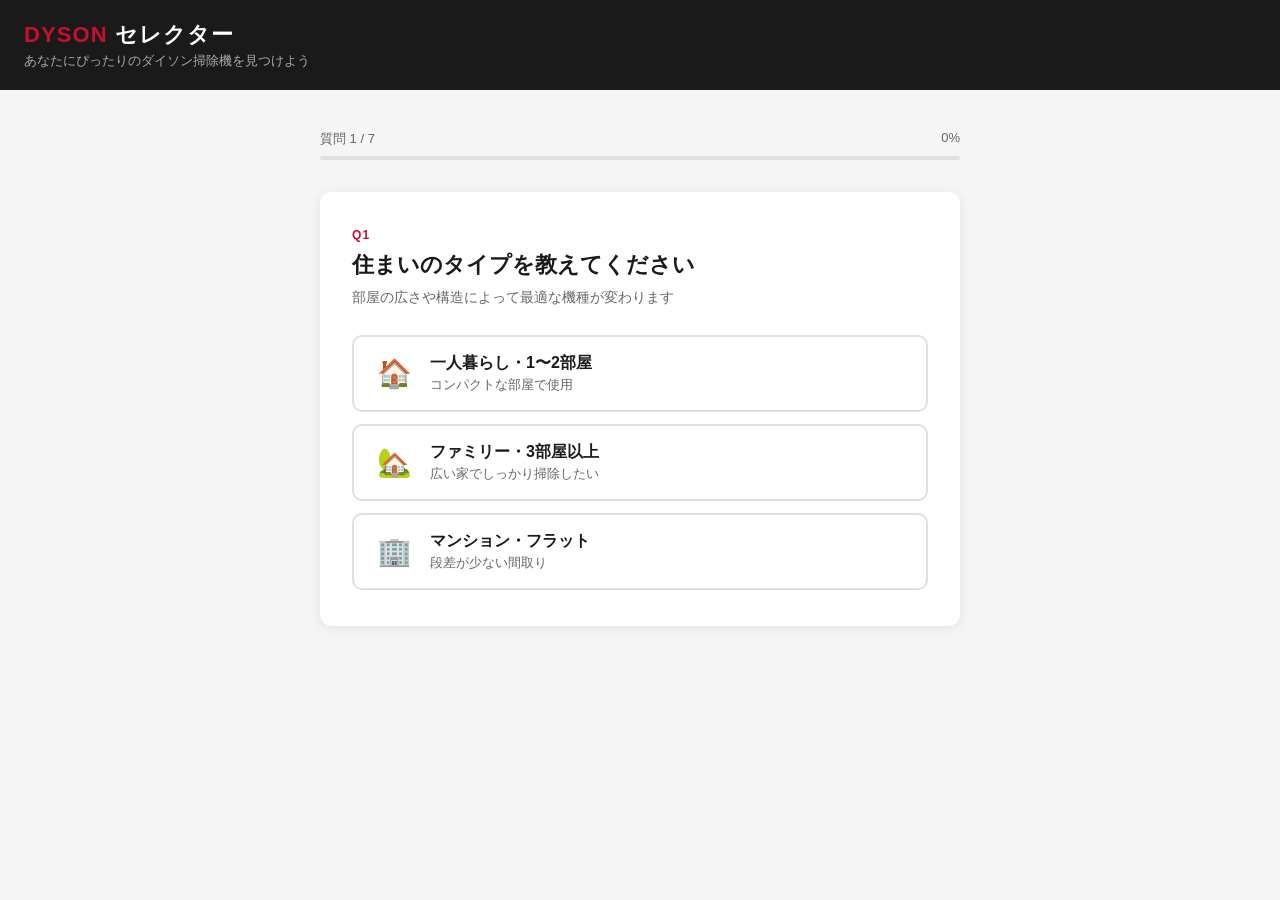
==== index.html @ 7eaec4f9 "Initial commit: Dyson selector static site" ====
<!DOCTYPE html>
<html lang="ja">
<head>
  <meta charset="UTF-8" />
  <meta name="viewport" content="width=device-width, initial-scale=1.0" />
  <title>ダイソン掃除機 セレクター</title>
  <link rel="stylesheet" href="style.css" />
</head>
<body>

<header>
  <div>
    <div class="logo"><span>DYSON</span> セレクター</div>
    <div class="subtitle">あなたにぴったりのダイソン掃除機を見つけよう</div>
  </div>
</header>

<main>
  <div class="progress-bar" id="progressBar">
    <div class="progress-label">
      <span id="progressText">質問 1 / 6</span>
      <span id="progressPct">0%</span>
    </div>
    <div class="progress-track">
      <div class="progress-fill" id="progressFill" style="width:0%"></div>
    </div>
  </div>

  <div class="card" id="questionCard"></div>
</main>

<script src="app.js"></script>
</body>
</html>
---- style.css ----
*, *::before, *::after { box-sizing: border-box; margin: 0; padding: 0; }

:root {
  --primary: #c8102e;
  --primary-dark: #a00d25;
  --bg: #f5f5f5;
  --card-bg: #ffffff;
  --text: #1a1a1a;
  --text-muted: #666;
  --border: #e0e0e0;
  --shadow: 0 2px 12px rgba(0,0,0,0.08);
  --radius: 12px;
}

body {
  font-family: -apple-system, BlinkMacSystemFont, "Hiragino Sans", "Yu Gothic UI", sans-serif;
  background: var(--bg);
  color: var(--text);
  min-height: 100vh;
  display: flex;
  flex-direction: column;
}

/* ========== Header ========== */
header {
  background: #1a1a1a;
  color: white;
  padding: 20px 24px;
  display: flex;
  align-items: center;
  gap: 12px;
}

header .logo {
  font-size: 22px;
  font-weight: 700;
  letter-spacing: 0.05em;
}

header .logo span {
  color: var(--primary);
}

header .subtitle {
  font-size: 13px;
  color: #aaa;
  margin-top: 2px;
}

/* ========== Main ========== */
main {
  flex: 1;
  display: flex;
  flex-direction: column;
  align-items: center;
  padding: 40px 16px;
}

/* ========== Progress Bar ========== */
.progress-bar {
  width: 100%;
  max-width: 640px;
  margin-bottom: 32px;
}

.progress-label {
  display: flex;
  justify-content: space-between;
  font-size: 13px;
  color: var(--text-muted);
  margin-bottom: 8px;
}

.progress-track {
  height: 4px;
  background: var(--border);
  border-radius: 2px;
  overflow: hidden;
}

.progress-fill {
  height: 100%;
  background: var(--primary);
  border-radius: 2px;
  transition: width 0.4s ease;
}

/* ========== Question Card ========== */
.card {
  background: var(--card-bg);
  border-radius: var(--radius);
  box-shadow: var(--shadow);
  padding: 36px 32px;
  width: 100%;
  max-width: 640px;
  animation: fadeIn 0.3s ease;
}

@keyframes fadeIn {
  from { opacity: 0; transform: translateY(10px); }
  to   { opacity: 1; transform: translateY(0); }
}

.question-num {
  font-size: 12px;
  font-weight: 600;
  color: var(--primary);
  text-transform: uppercase;
  letter-spacing: 0.1em;
  margin-bottom: 8px;
}

.question-text {
  font-size: 22px;
  font-weight: 700;
  line-height: 1.4;
  margin-bottom: 8px;
}

.question-hint {
  font-size: 14px;
  color: var(--text-muted);
  margin-bottom: 28px;
}

/* ========== Options ========== */
.options {
  display: grid;
  gap: 12px;
}

.option-btn {
  display: flex;
  align-items: center;
  gap: 16px;
  padding: 16px 20px;
  border: 2px solid var(--border);
  border-radius: 10px;
  background: white;
  cursor: pointer;
  text-align: left;
  transition: all 0.15s ease;
  width: 100%;
}

.option-btn:hover {
  border-color: var(--primary);
  background: #fff5f6;
}

.option-icon {
  font-size: 28px;
  flex-shrink: 0;
  width: 40px;
  text-align: center;
}

.option-title {
  font-size: 16px;
  font-weight: 600;
  color: var(--text);
  display: block;
}

.option-desc {
  font-size: 13px;
  color: var(--text-muted);
  margin-top: 2px;
  display: block;
}

/* ========== Back Button ========== */
.back-btn {
  margin-top: 20px;
  background: none;
  border: none;
  color: var(--text-muted);
  font-size: 14px;
  cursor: pointer;
  padding: 8px 0;
  display: flex;
  align-items: center;
  gap: 4px;
}

.back-btn:hover { color: var(--text); }

/* ========== Result ========== */
.result-header {
  text-align: center;
  margin-bottom: 32px;
}

.result-header .tag {
  display: inline-block;
  background: var(--primary);
  color: white;
  font-size: 12px;
  font-weight: 700;
  padding: 4px 12px;
  border-radius: 20px;
  margin-bottom: 12px;
  letter-spacing: 0.05em;
}

.result-header h2 {
  font-size: 26px;
  font-weight: 700;
  line-height: 1.3;
}

.result-header p {
  color: var(--text-muted);
  font-size: 14px;
  margin-top: 8px;
}

/* ========== Model Cards ========== */
.model-card {
  border: 2px solid var(--border);
  border-radius: var(--radius);
  overflow: hidden;
  margin-bottom: 16px;
  transition: box-shadow 0.2s;
}

.model-card:hover {
  box-shadow: 0 4px 20px rgba(0,0,0,0.1);
}

.model-card.top-pick {
  border-color: var(--primary);
}

.model-card.top-pick .model-card-header {
  background: #fff0f2;
  border-bottom-color: #ffd0d8;
}

.model-badge {
  font-size: 11px;
  font-weight: 700;
  padding: 3px 10px;
  border-radius: 20px;
  letter-spacing: 0.05em;
}

.badge-top  { background: var(--primary); color: white; }
.badge-also { background: #e8e8e8; color: #555; }

.model-name {
  font-size: 18px;
  font-weight: 700;
}

.model-price {
  font-size: 14px;
  color: var(--text-muted);
  font-weight: 600;
}

.model-card-body {
  padding: 20px;
}

/* ========== Match Bar ========== */
.match-bar-row {
  display: flex;
  align-items: center;
  gap: 8px;
  margin-bottom: 14px;
}

.match-bar-label {
  font-size: 12px;
  font-weight: 600;
  color: var(--text-muted);
  white-space: nowrap;
}

.match-bar-track {
  flex: 1;
  height: 6px;
  background: #e8e8e8;
  border-radius: 3px;
  overflow: hidden;
}

.match-bar-fill {
  height: 100%;
  background: var(--primary);
  border-radius: 3px;
  transition: width 0.6s ease;
}

.model-card:not(.top-pick) .match-bar-fill {
  background: #888;
}

.match-bar-pct {
  font-size: 13px;
  font-weight: 700;
  color: var(--primary);
  min-width: 38px;
  text-align: right;
}

.model-card:not(.top-pick) .match-bar-pct {
  color: #555;
}

.model-reason {
  font-size: 14px;
  line-height: 1.7;
  color: #333;
  margin-bottom: 16px;
}

/* ========== Spec Chips ========== */
.model-specs {
  display: flex;
  flex-wrap: wrap;
  gap: 8px;
}

.spec-chip {
  display: flex;
  align-items: center;
  gap: 5px;
  font-size: 12px;
  background: #f0f0f0;
  padding: 4px 10px;
  border-radius: 20px;
  color: #444;
}

.spec-chip.highlight {
  background: #fff0f2;
  color: var(--primary);
}

/* ========== Model Card Header ========== */
.model-card-header {
  display: flex;
  align-items: center;
  justify-content: space-between;
  padding: 16px 20px;
  background: #fafafa;
  border-bottom: 1px solid var(--border);
}

.model-card-header-left {
  flex: 1;
  min-width: 0;
}

.model-meta {
  display: flex;
  align-items: center;
  gap: 8px;
  margin-top: 2px;
}

.model-modelno {
  font-size: 12px;
  color: var(--text-muted);
}

.model-release {
  font-size: 11px;
  font-weight: 600;
  color: #fff;
  background: #555;
  padding: 2px 7px;
  border-radius: 20px;
  letter-spacing: 0.03em;
}

.model-card.top-pick .model-release {
  background: var(--primary);
}

/* ========== Product Image ========== */
.model-image {
  width: 110px;
  height: 110px;
  object-fit: contain;
  flex-shrink: 0;
  margin-left: 12px;
}

/* ========== Links ========== */
.model-links {
  display: flex;
  gap: 10px;
  margin-top: 16px;
  flex-wrap: wrap;
}

.btn-amazon {
  display: inline-flex;
  align-items: center;
  gap: 6px;
  padding: 9px 18px;
  background: #FF9900;
  color: #111;
  font-size: 13px;
  font-weight: 700;
  border-radius: 8px;
  text-decoration: none;
  transition: background 0.15s;
}

.btn-amazon::before {
  content: "";
  display: inline-block;
  width: 16px;
  height: 16px;
  background: url("data:image/svg+xml,%3Csvg xmlns='http://www.w3.org/2000/svg' viewBox='0 0 24 24'%3E%3Cpath fill='%23111' d='M13.12 7.27c-.36.08-.73.17-1.07.33-.34.16-.65.39-.87.7-.22.3-.33.7-.33 1.14 0 .52.17.96.5 1.3.34.34.8.52 1.36.52.48 0 .9-.12 1.25-.36.36-.24.62-.58.77-1.01l.07-.21-.98-.28-.07.18c-.1.26-.24.45-.42.57-.18.12-.4.18-.64.18-.3 0-.54-.09-.72-.27-.18-.18-.27-.43-.27-.74 0-.27.07-.5.2-.67.14-.17.34-.29.62-.38l.24-.07V7.27zm5.38 8.6c-2.1 1.56-5.15 2.38-7.77 2.38-3.68 0-6.99-1.36-9.5-3.62-.2-.18-.02-.42.21-.28 2.7 1.57 6.04 2.52 9.49 2.52 2.33 0 4.88-.48 7.24-1.49.35-.15.65.23.33.49zm.94-1.07c-.27-.34-1.77-.16-2.44-.08-.2.02-.24-.16-.05-.29 1.2-.84 3.16-.6 3.39-.32.23.29-.07 2.26-1.18 3.2-.17.15-.34.07-.26-.12.25-.62.82-2.05.54-2.39z'/%3E%3C/svg%3E") no-repeat center / contain;
}

.btn-amazon:hover {
  background: #e68900;
}

.btn-official {
  display: inline-flex;
  align-items: center;
  padding: 9px 18px;
  background: white;
  color: var(--text);
  font-size: 13px;
  font-weight: 600;
  border-radius: 8px;
  border: 1.5px solid var(--border);
  text-decoration: none;
  transition: border-color 0.15s, color 0.15s;
}

.btn-official:hover {
  border-color: var(--primary);
  color: var(--primary);
}

/* ========== Answer Summary ========== */
.answer-summary {
  border: 1px solid var(--border);
  border-radius: var(--radius);
  overflow: hidden;
  margin-top: 24px;
}

.answer-summary-title {
  font-size: 12px;
  font-weight: 700;
  color: var(--text-muted);
  text-transform: uppercase;
  letter-spacing: 0.08em;
  padding: 10px 16px;
  background: #f5f5f5;
  border-bottom: 1px solid var(--border);
}

.answer-row {
  display: flex;
  align-items: center;
  justify-content: space-between;
  padding: 10px 16px;
  gap: 12px;
  border-bottom: 1px solid var(--border);
}

.answer-row:last-child {
  border-bottom: none;
}

.answer-row-left {
  display: flex;
  align-items: baseline;
  gap: 8px;
  flex: 1;
  min-width: 0;
}

.answer-q-num {
  font-size: 11px;
  font-weight: 700;
  color: var(--primary);
  flex-shrink: 0;
}

.answer-q-text {
  font-size: 13px;
  color: var(--text-muted);
  white-space: nowrap;
  overflow: hidden;
  text-overflow: ellipsis;
}

.answer-row-right {
  display: flex;
  align-items: center;
  gap: 10px;
  flex-shrink: 0;
}

.answer-value {
  font-size: 13px;
  font-weight: 600;
  color: var(--text);
}

.answer-edit-btn {
  font-size: 12px;
  font-weight: 600;
  color: var(--primary);
  background: none;
  border: 1px solid var(--primary);
  border-radius: 6px;
  padding: 3px 10px;
  cursor: pointer;
  transition: background 0.15s, color 0.15s;
  white-space: nowrap;
}

.answer-edit-btn:hover {
  background: var(--primary);
  color: white;
}

/* ========== Restart Button ========== */
.restart-btn {
  display: block;
  width: 100%;
  margin-top: 24px;
  padding: 14px;
  background: #1a1a1a;
  color: white;
  border: none;
  border-radius: 10px;
  font-size: 15px;
  font-weight: 600;
  cursor: pointer;
  transition: background 0.15s;
}

.restart-btn:hover { background: #333; }

/* ========== Responsive ========== */
@media (max-width: 480px) {
  .card { padding: 24px 20px; }
  .question-text { font-size: 19px; }
  header .logo { font-size: 18px; }
  .model-image { width: 80px; height: 80px; }
  .btn-amazon, .btn-official { font-size: 12px; padding: 8px 14px; }
}
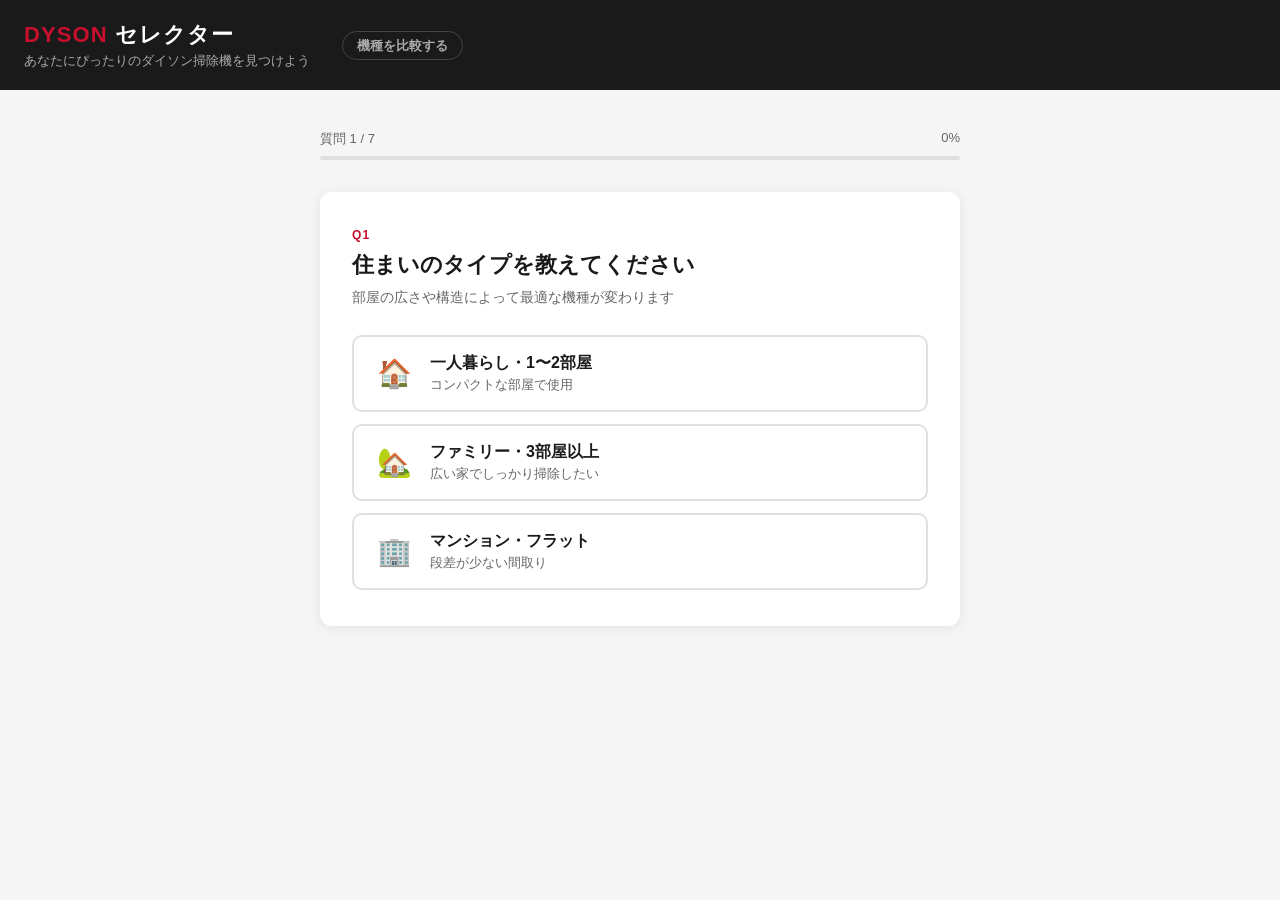
==== commit 5a171f6a: "feat: add model comparison page (compare.html) - New compare.html + compare.js: dropdown-based model" ====
--- a/index.html
+++ b/index.html
@@ -3,7 +3,25 @@
 <head>
   <meta charset="UTF-8" />
   <meta name="viewport" content="width=device-width, initial-scale=1.0" />
-  <title>ダイソン掃除機 セレクター</title>
+  <title>ダイソン掃除機おすすめ診断 | 生活スタイルで選ぶセレクター</title>
+  <meta name="description" content="7つの質問に答えるだけで、あなたにぴったりのダイソン掃除機がわかる無料診断ツール。重さ・床材・ペット・予算など生活スタイルに合わせておすすめを紹介。" />
+  <meta property="og:title" content="ダイソン掃除機おすすめ診断" />
+  <meta property="og:description" content="7つの質問でぴったりのダイソン掃除機が見つかる無料診断" />
+  <meta property="og:type" content="website" />
+  <meta property="og:url" content="https://nemurisugi.github.io/dyson-selector2/" />
+  <meta property="og:image" content="https://dyson-h.assetsadobe2.com/is/image/content/dam/dyson/images/products/primary/492600-01.png" />
+  <link rel="canonical" href="https://nemurisugi.github.io/dyson-selector2/" />
+  <script type="application/ld+json">
+  {
+    "@context": "https://schema.org",
+    "@type": "WebApplication",
+    "name": "ダイソン掃除機セレクター",
+    "description": "7つの質問でぴったりのダイソン掃除機が見つかる無料診断ツール",
+    "url": "https://nemurisugi.github.io/dyson-selector2/",
+    "applicationCategory": "UtilitiesApplication",
+    "inLanguage": "ja"
+  }
+  </script>
   <link rel="stylesheet" href="style.css" />
 </head>
 <body>
@@ -13,12 +31,18 @@
     <div class="logo"><span>DYSON</span> セレクター</div>
     <div class="subtitle">あなたにぴったりのダイソン掃除機を見つけよう</div>
   </div>
+  <nav class="header-nav">
+    <a class="header-nav-link" href="compare.html">機種を比較する</a>
+  </nav>
 </header>
 
 <main>
-  <div class="progress-bar" id="progressBar">
+  <div class="progress-bar" id="progressBar"
+       role="progressbar"
+       aria-valuenow="0" aria-valuemin="0" aria-valuemax="100"
+       aria-label="診断の進捗">
     <div class="progress-label">
-      <span id="progressText">質問 1 / 6</span>
+      <span id="progressText">質問 1 / 7</span>
       <span id="progressPct">0%</span>
     </div>
     <div class="progress-track">
--- a/style.css
+++ b/style.css
@@ -47,6 +47,28 @@
   margin-top: 2px;
 }
 
+.header-nav {
+  margin-right: auto;
+  margin-left: 20px;
+}
+
+.header-nav-link {
+  font-size: 13px;
+  font-weight: 600;
+  color: #aaa;
+  text-decoration: none;
+  padding: 6px 14px;
+  border: 1px solid #444;
+  border-radius: 20px;
+  transition: color 0.15s, border-color 0.15s;
+  white-space: nowrap;
+}
+
+.header-nav-link:hover {
+  color: white;
+  border-color: #aaa;
+}
+
 /* ========== Main ========== */
 main {
   flex: 1;
@@ -148,6 +170,11 @@
   background: #fff5f6;
 }
 
+.option-btn:focus-visible {
+  outline: 2px solid var(--primary);
+  outline-offset: 2px;
+}
+
 .option-icon {
   font-size: 28px;
   flex-shrink: 0;
@@ -184,6 +211,13 @@
 }
 
 .back-btn:hover { color: var(--text); }
+
+.back-btn:focus-visible,
+.answer-edit-btn:focus-visible,
+.restart-btn:focus-visible {
+  outline: 2px solid var(--primary);
+  outline-offset: 2px;
+}
 
 /* ========== Result ========== */
 .result-header {
@@ -546,6 +580,136 @@
 
 .restart-btn:hover { background: #333; }
 
+/* ========== Compare All Button (result screen) ========== */
+.compare-all-btn {
+  display: block;
+  width: 100%;
+  margin-top: 12px;
+  padding: 14px;
+  background: white;
+  color: var(--text);
+  border: 2px solid var(--border);
+  border-radius: 10px;
+  font-size: 15px;
+  font-weight: 600;
+  text-align: center;
+  text-decoration: none;
+  transition: border-color 0.15s, color 0.15s;
+}
+
+.compare-all-btn:hover {
+  border-color: var(--primary);
+  color: var(--primary);
+}
+
+/* ========== Compare Page ========== */
+.compare-main {
+  flex: 1;
+  display: flex;
+  flex-direction: column;
+  padding: 24px 0 40px;
+}
+
+.compare-back-row {
+  padding: 0 16px 8px;
+}
+
+.compare-select-cell {
+  padding: 12px 16px 8px;
+  vertical-align: bottom;
+}
+
+.compare-selector {
+  width: 100%;
+  padding: 10px 12px;
+  border: 2px solid var(--border);
+  border-radius: 8px;
+  font-size: 13px;
+  font-family: inherit;
+  background: white;
+  cursor: pointer;
+  transition: border-color 0.15s;
+}
+
+.compare-selector:hover,
+.compare-selector:focus {
+  border-color: var(--primary);
+  outline: none;
+}
+
+.compare-table-wrap {
+  overflow-x: auto;
+  padding: 0 16px;
+}
+
+.compare-table {
+  border-collapse: collapse;
+  width: 100%;
+  background: white;
+  border-radius: var(--radius);
+  overflow: hidden;
+  box-shadow: var(--shadow);
+}
+
+.compare-table th,
+.compare-table td {
+  padding: 14px 16px;
+  border-bottom: 1px solid var(--border);
+  text-align: center;
+  vertical-align: middle;
+  font-size: 14px;
+}
+
+.compare-table tr:last-child td {
+  border-bottom: none;
+}
+
+.compare-table .row-label {
+  text-align: left;
+  font-size: 12px;
+  font-weight: 700;
+  color: var(--text-muted);
+  white-space: nowrap;
+  background: #fafafa;
+  min-width: 100px;
+}
+
+.compare-table tr:not(.image-row):hover td:not(.row-label) {
+  background: #fff5f6;
+}
+
+.compare-score {
+  color: var(--primary);
+  letter-spacing: 3px;
+  font-size: 13px;
+}
+
+.compare-image {
+  width: 80px;
+  height: 80px;
+  object-fit: contain;
+  display: block;
+  margin: 0 auto 6px;
+}
+
+.compare-modelno {
+  font-size: 11px;
+  color: var(--text-muted);
+  margin-top: 4px;
+}
+
+.compare-links {
+  display: flex;
+  gap: 6px;
+  justify-content: center;
+  flex-wrap: wrap;
+}
+
+.compare-btn {
+  font-size: 12px;
+  padding: 6px 12px;
+}
+
 /* ========== Responsive ========== */
 @media (max-width: 480px) {
   .card { padding: 24px 20px; }
